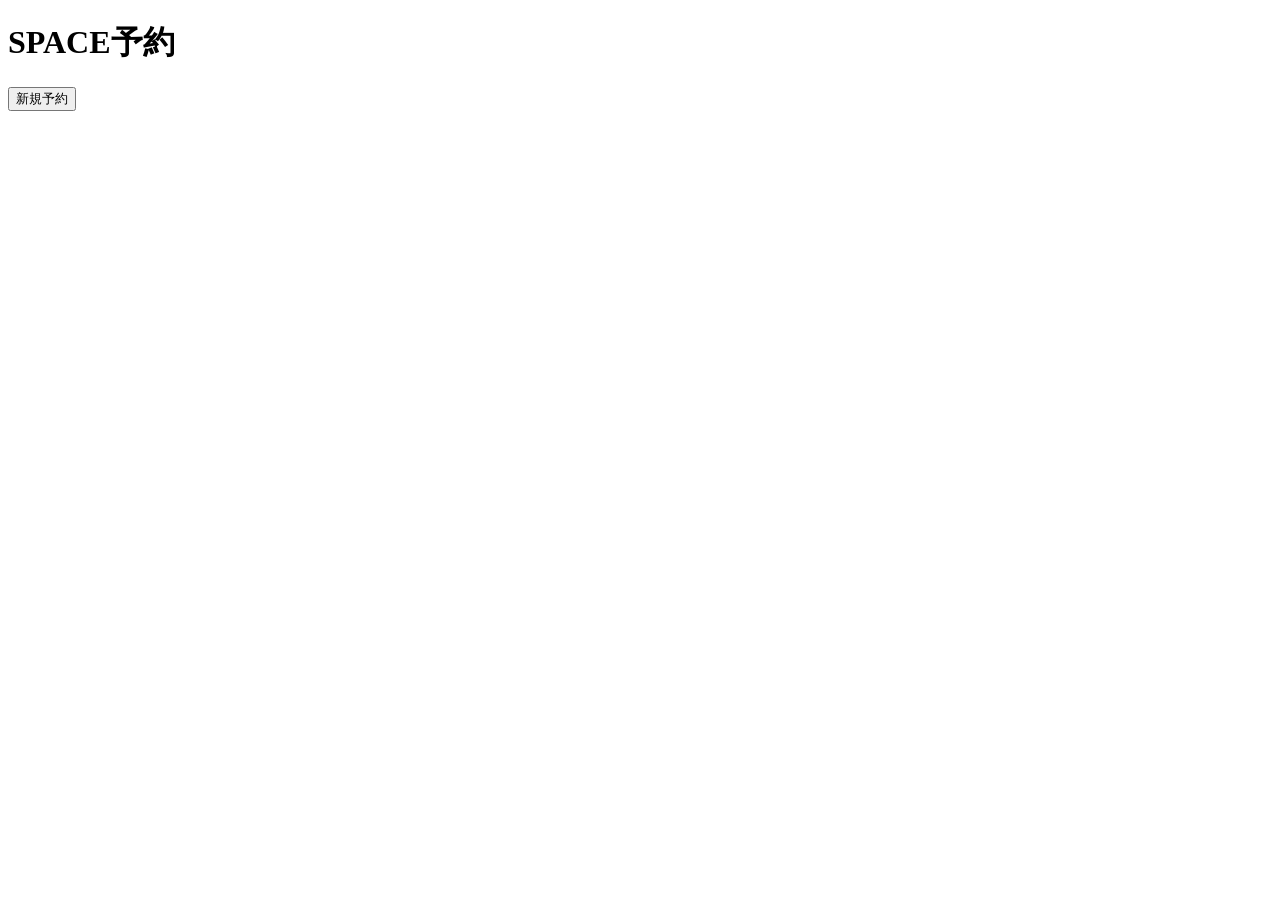
==== frontend/index.html @ 22489bc3 "Phase 1: frontend/gas ディレクトリ雛形を作成 frontend/とgas/の各ファイル雛形、gas/appsscript.jsonを配置。 Claude.md/Tasks.mdを" ====
<!DOCTYPE html>
<html lang="ja">
<head>
  <meta charset="UTF-8">
  <meta name="viewport" content="width=device-width, initial-scale=1.0">
  <title>SPACE予約</title>
  <link rel="stylesheet" href="css/style.css">
</head>
<body>
  <main id="portal">
    <h1>SPACE予約</h1>
    <button id="new-reservation">新規予約</button>
  </main>

  <script src="https://static.line-scdn.net/liff/edge/2/sdk.js"></script>
  <script src="js/liff-init.js"></script>
</body>
</html>
---- frontend/css/style.css ----
/* Phase 2 で実装 */
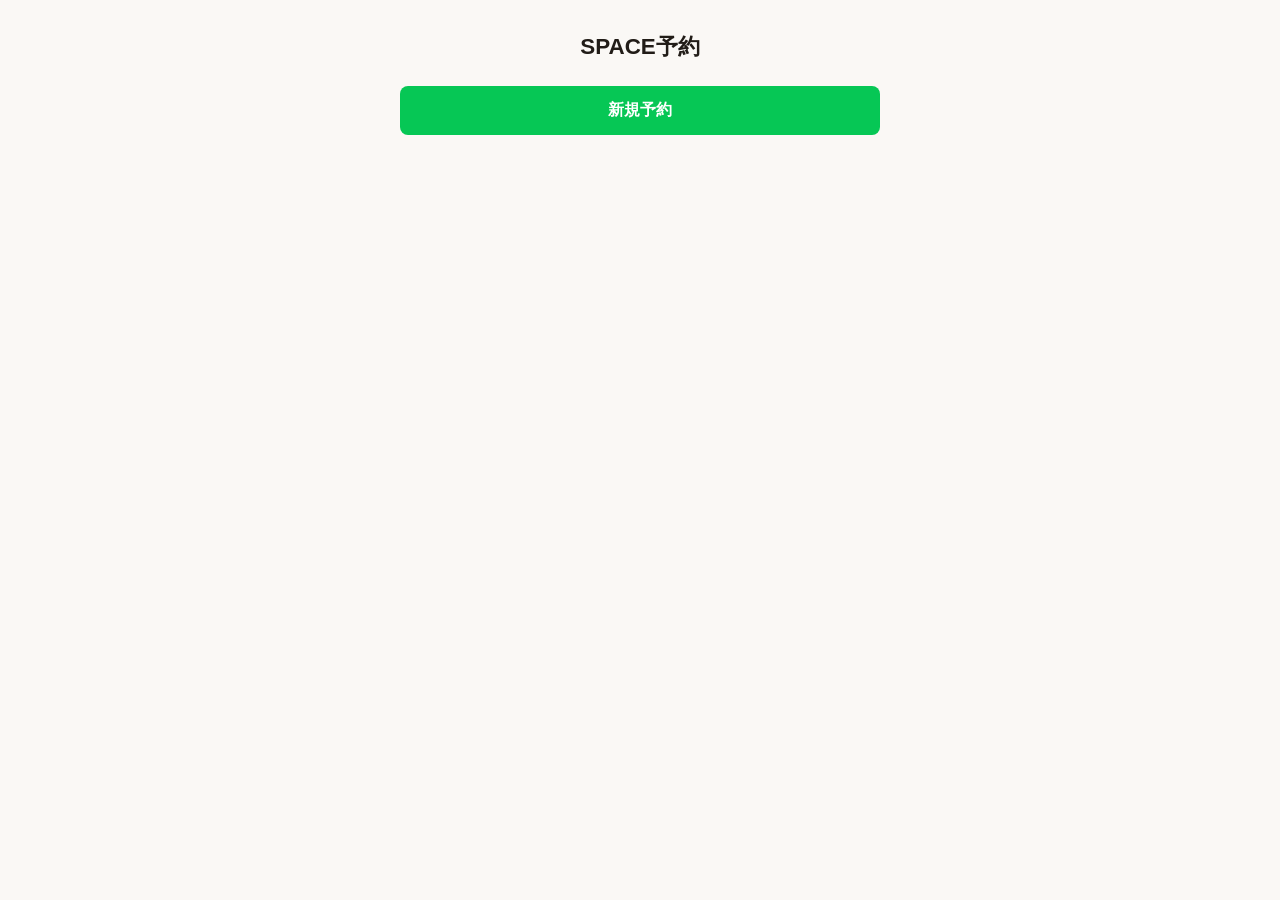
==== commit be51a6b3: "GASのWebアプリURLを共通設定ファイルに一本化 liff-init.jsとadmin.htmlの両方に同じデプロイURLがハードコードされており、デプロイURLが変わった際に片方だけ更新漏れする" ====
--- a/frontend/index.html
+++ b/frontend/index.html
@@ -13,6 +13,7 @@
   </main>
 
   <script src="https://static.line-scdn.net/liff/edge/2/sdk.js"></script>
+  <script src="js/config.js"></script>
   <script src="js/liff-init.js"></script>
 </body>
 </html>
--- a/frontend/css/style.css
+++ b/frontend/css/style.css
@@ -1 +1,171 @@
-/* Phase 2 で実装 */
+:root {
+  font-family: -apple-system, BlinkMacSystemFont, "Hiragino Sans", "Yu Gothic", sans-serif;
+  --accent: #b6763a;
+  --border: #e4dccf;
+  --muted: #6b6258;
+  --badge-bg: #f1e6d8;
+  --badge-ink: #8a5a24;
+}
+
+body {
+  margin: 0;
+  background: #faf8f5;
+  color: #211c17;
+}
+
+main {
+  max-width: 480px;
+  margin: 0 auto;
+  padding: 16px 16px 40px;
+}
+
+h1 {
+  font-size: 1.4rem;
+  text-align: center;
+}
+
+h2 {
+  font-size: 1.1rem;
+  margin: 4px 0 18px;
+}
+
+button {
+  display: block;
+  width: 100%;
+  padding: 14px;
+  margin-top: 24px;
+  border: none;
+  border-radius: 8px;
+  background: #06c755;
+  color: #fff;
+  font-size: 1rem;
+  font-weight: bold;
+  cursor: pointer;
+}
+
+/* ---- ステップトラッカー ---- */
+.step-tracker { display: flex; align-items: center; padding: 4px 4px 18px; }
+.step-node { display: flex; flex-direction: column; align-items: center; gap: 4px; }
+.step-node .num {
+  width: 26px; height: 26px; border-radius: 50%; background: #e7e0d6; color: #8b8177;
+  display: flex; align-items: center; justify-content: center; font-size: 0.78rem; font-weight: 700;
+}
+.step-node .label { font-size: 0.62rem; color: #8b8177; white-space: nowrap; }
+.step-node.is-active .num { background: var(--accent); color: #fff; }
+.step-node.is-active .label { color: #211c17; font-weight: 700; }
+.step-node.is-done .num { background: #d9c6ac; color: #6b4a1f; }
+.step-line { flex: 1; height: 1px; background: var(--border); margin: 0 4px 18px; }
+
+/* ---- ステップ画面 ---- */
+.screen { display: none; }
+.screen.is-active { display: block; }
+
+.back-btn {
+  appearance: none; border: none; background: none; color: #8b8177;
+  font-size: 0.85rem; padding: 0 0 12px; margin: 0; cursor: pointer; display: block; width: auto;
+}
+
+/* ---- 写真スライダー ---- */
+.photo-carousel {
+  display: flex; gap: 6px; overflow-x: auto; scroll-snap-type: x mandatory; margin-bottom: 16px;
+}
+.photo-tile {
+  flex: 0 0 85%; width: 85%; height: 160px; scroll-snap-align: start;
+  object-fit: cover; border-radius: 10px; background: var(--border); display: block;
+}
+
+.field { margin: 0 0 20px; }
+.field-label { display: block; font-size: 0.8rem; font-weight: 700; color: var(--muted); margin: 0 0 8px; }
+
+/* ---- カレンダー ---- */
+.cal-nav { display: flex; align-items: center; justify-content: space-between; margin-bottom: 10px; }
+.cal-month { font-size: 0.95rem; font-weight: 700; }
+.cal-nav-btn {
+  width: 32px; height: 32px; border-radius: 8px; border: 1px solid var(--border); background: #fff;
+  color: #211c17; font-size: 1.1rem; line-height: 1; cursor: pointer;
+}
+.cal-nav-btn:disabled { opacity: 0.35; cursor: default; }
+.cal-grid { display: grid; grid-template-columns: repeat(7, 1fr); gap: 5px; margin-bottom: 4px; }
+.cal-dow { text-align: center; font-size: 0.72rem; color: #8b8177; padding-bottom: 4px; }
+.cal-dow.is-sun { color: #d1453a; }
+.cal-dow.is-sat { color: #3a6fd1; }
+.cal-cell {
+  aspect-ratio: 1 / 1.05; border-radius: 10px; display: flex; flex-direction: column;
+  align-items: center; justify-content: center; gap: 3px; font-size: 0.85rem;
+  background: #fff; border: 1px solid var(--border);
+}
+.cal-cell .cal-num { font-weight: 600; }
+.cal-cell .cal-mark { font-size: 0.9rem; color: var(--accent); }
+.cal-cell.is-past { color: #c9c1b5; background: transparent; border-color: transparent; }
+.cal-cell.is-past .cal-mark { color: #d8d1c4; }
+.cal-cell.is-available { cursor: pointer; }
+.cal-cell.is-selected { background: var(--accent); border-color: var(--accent); }
+.cal-cell.is-selected .cal-num,
+.cal-cell.is-selected .cal-mark { color: #fff; }
+
+/* ---- ピル選択（人数・時間） ---- */
+.pill-row { display: flex; gap: 8px; overflow-x: auto; padding-bottom: 4px; }
+.pill {
+  flex: 0 0 auto; display: inline-flex; align-items: center; gap: 6px;
+  padding: 10px 16px; border-radius: 999px; border: 1px solid var(--border);
+  background: #fff; font-size: 0.9rem; cursor: pointer; white-space: nowrap;
+}
+.pill .dot { width: 8px; height: 8px; border-radius: 50%; border: 1.5px solid var(--accent); flex: 0 0 auto; }
+.pill.is-selected { background: var(--accent); border-color: var(--accent); color: #fff; font-weight: 700; }
+.pill.is-selected .dot { background: #fff; border-color: #fff; }
+
+/* ---- スペースカード ---- */
+.space-card {
+  display: flex; gap: 12px; border: 1px solid var(--border); border-radius: 12px;
+  padding: 12px; margin-bottom: 12px; cursor: pointer; background: #fff;
+}
+.space-card.is-selected { border-color: var(--accent); box-shadow: 0 0 0 2px var(--accent) inset; }
+.space-thumb { flex: 0 0 auto; width: 84px; height: 84px; border-radius: 8px; object-fit: cover; background: var(--border); display: block; }
+.space-body { flex: 1; min-width: 0; }
+.space-title { font-size: 0.95rem; font-weight: 700; margin: 0 0 4px; display: flex; align-items: center; gap: 6px; flex-wrap: wrap; }
+.space-badge { font-size: 0.68rem; background: var(--badge-bg); color: var(--badge-ink); padding: 2px 7px; border-radius: 4px; font-weight: 700; }
+.space-desc { font-size: 0.82rem; color: var(--muted); line-height: 1.55; margin: 0; }
+.space-check {
+  flex: 0 0 auto; width: 22px; height: 22px; border-radius: 50%; border: 1.5px solid var(--border);
+  display: flex; align-items: center; justify-content: center; font-size: 0.75rem; color: transparent; align-self: flex-start;
+}
+.space-card.is-selected .space-check { background: var(--accent); border-color: var(--accent); color: #fff; }
+
+/* ---- チップ（ラジオ選択） ---- */
+.chip-group { display: flex; flex-wrap: wrap; gap: 8px; }
+.chip-group label {
+  position: relative; padding: 10px 18px; border-radius: 999px; border: 1px solid var(--border);
+  background: #fff; font-size: 0.9rem; cursor: pointer;
+}
+.chip-group input { position: absolute; opacity: 0; pointer-events: none; }
+.chip-group label:has(input:checked) { background: var(--accent); border-color: var(--accent); color: #fff; font-weight: 700; }
+
+/* ---- テキスト入力 ---- */
+.text-field { display: block; font-size: 0.8rem; font-weight: 700; color: var(--muted); margin-bottom: 16px; }
+.name-row { display: flex; gap: 10px; }
+.name-row .text-field { flex: 1; }
+.text-field input, .text-field textarea {
+  display: block; width: 100%; margin-top: 6px; padding: 10px; font-size: 1rem;
+  border: 1px solid var(--border); border-radius: 8px; font-family: inherit; box-sizing: border-box;
+}
+
+/* ---- ボタン ---- */
+.primary-btn {
+  display: block; width: 100%; padding: 14px; margin-top: 8px; border: none;
+  border-radius: 10px; background: var(--accent); color: #fff; font-size: 1rem;
+  font-weight: 700; cursor: pointer;
+}
+.primary-btn[disabled] { opacity: 0.4; cursor: not-allowed; }
+
+/* ---- 確認画面 ---- */
+.summary { margin: 0 0 20px; font-size: 0.92rem; }
+.summary-row { display: flex; justify-content: space-between; gap: 12px; padding: 10px 0; border-bottom: 1px solid #eee4d6; }
+.summary-row dt { color: var(--muted); }
+.summary-row dd { margin: 0; font-weight: 700; text-align: right; }
+
+/* ---- 完了画面 ---- */
+.complete-icon {
+  width: 56px; height: 56px; border-radius: 50%; background: var(--badge-bg); color: var(--accent);
+  display: flex; align-items: center; justify-content: center; margin: 40px auto 18px; font-size: 1.5rem;
+}
+.complete-copy { text-align: center; color: var(--muted); font-size: 0.92rem; line-height: 1.7; }
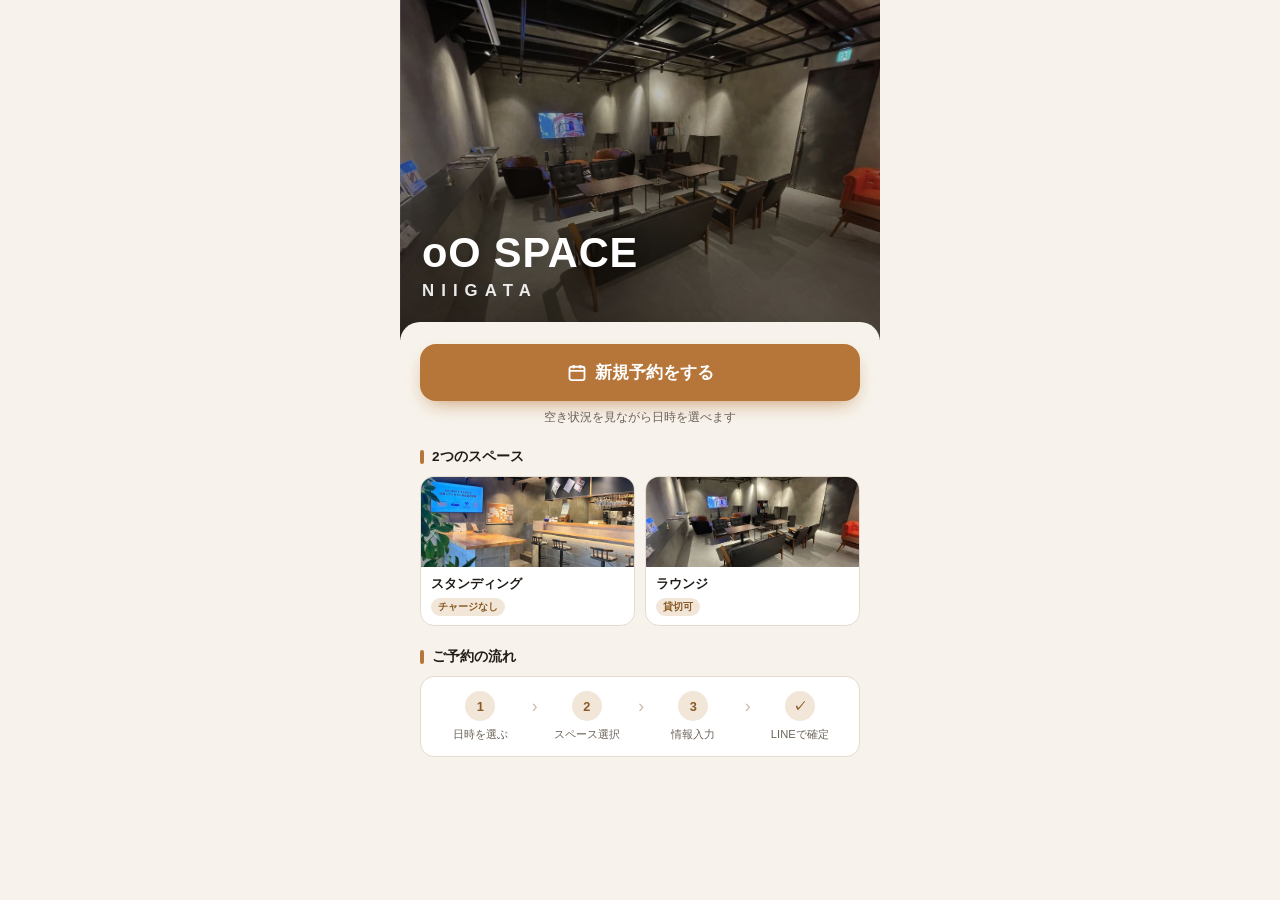
==== commit 43704218: "LIFFトップ画面を写真ヒーロー型のデザインにする ボタン1つだけで装飾がなかったトップ画面に、店内写真のヒーロー、大きな oO SPACE NIIGATAのロゴ文字、スペース紹介カード、予約の流れを" ====
--- a/frontend/index.html
+++ b/frontend/index.html
@@ -6,10 +6,39 @@
   <title>SPACE予約</title>
   <link rel="stylesheet" href="css/style.css">
 </head>
-<body>
+<body class="home">
   <main id="portal">
-    <h1>SPACE予約</h1>
-    <button id="new-reservation">新規予約</button>
+    <header class="home-hero">
+      <h1 class="home-brand">oO SPACE<span>NIIGATA</span></h1>
+    </header>
+
+    <div class="home-sheet">
+      <button id="new-reservation" class="home-cta">
+        <svg width="20" height="20" viewBox="0 0 24 24" fill="none" stroke="currentColor" stroke-width="2.2" aria-hidden="true"><rect x="3" y="4.5" width="18" height="16" rx="2.5"/><path d="M3 9.5h18M8 2.5v4M16 2.5v4"/></svg>
+        新規予約をする
+      </button>
+      <p class="home-sub">空き状況を見ながら日時を選べます</p>
+
+      <h2 class="home-section">2つのスペース</h2>
+      <div class="home-spaces">
+        <div class="home-space">
+          <img src="img/standing-space.jpg" alt="スタンディング・スペースの様子">
+          <div><b>スタンディング</b><span class="home-tag">チャージなし</span></div>
+        </div>
+        <div class="home-space">
+          <img src="img/lounge-space.jpg" alt="ラウンジ・スペースの様子">
+          <div><b>ラウンジ</b><span class="home-tag">貸切可</span></div>
+        </div>
+      </div>
+
+      <h2 class="home-section">ご予約の流れ</h2>
+      <ol class="home-steps">
+        <li><i>1</i>日時を選ぶ</li>
+        <li><i>2</i>スペース選択</li>
+        <li><i>3</i>情報入力</li>
+        <li><i>✓</i>LINEで確定</li>
+      </ol>
+    </div>
   </main>
 
   <script src="https://static.line-scdn.net/liff/edge/2/sdk.js"></script>
--- a/frontend/css/style.css
+++ b/frontend/css/style.css
@@ -81,6 +81,7 @@
 .cal-nav { display: flex; align-items: center; justify-content: space-between; margin-bottom: 10px; }
 .cal-month { font-size: 0.95rem; font-weight: 700; }
 .cal-nav-btn {
+  display: flex; align-items: center; justify-content: center; padding: 0;
   width: 32px; height: 32px; border-radius: 8px; border: 1px solid var(--border); background: #fff;
   color: #211c17; font-size: 1.1rem; line-height: 1; cursor: pointer;
 }
@@ -169,3 +170,151 @@
   display: flex; align-items: center; justify-content: center; margin: 40px auto 18px; font-size: 1.5rem;
 }
 .complete-copy { text-align: center; color: var(--muted); font-size: 0.92rem; line-height: 1.7; }
+
+/* ---- トップ画面（index.html） ---- */
+body.home { background: #f7f3ec; }
+body.home main { padding: 0 0 32px; }
+
+.home-hero {
+  position: relative;
+  height: 300px;
+  background: url("../img/lounge-space.jpg") center / cover;
+  display: flex;
+  align-items: flex-end;
+  padding: 0 22px 40px;
+}
+.home-hero::after {
+  content: "";
+  position: absolute;
+  inset: 0;
+  background: linear-gradient(180deg, rgba(20, 14, 8, 0.1) 0%, rgba(20, 14, 8, 0.75) 100%);
+}
+.home-brand {
+  position: relative;
+  z-index: 1;
+  margin: 0;
+  text-align: left;
+  color: #fff;
+  font-size: 2.6rem;
+  font-weight: 900;
+  line-height: 1.05;
+  letter-spacing: 0.02em;
+  text-shadow: 0 2px 16px rgba(0, 0, 0, 0.35);
+}
+.home-brand span {
+  display: block;
+  margin-top: 8px;
+  font-size: 1.05rem;
+  font-weight: 800;
+  letter-spacing: 0.42em;
+  opacity: 0.9;
+}
+
+.home-sheet {
+  position: relative;
+  z-index: 2;
+  margin-top: -18px;
+  padding: 22px 20px 0;
+  background: #f7f3ec;
+  border-radius: 20px 20px 0 0;
+}
+button.home-cta {
+  display: flex;
+  align-items: center;
+  justify-content: center;
+  gap: 8px;
+  margin-top: 0;
+  padding: 17px;
+  border-radius: 16px;
+  background: var(--accent);
+  font-size: 1.05rem;
+  font-weight: 800;
+  box-shadow: 0 8px 20px -8px rgba(182, 118, 58, 0.8);
+}
+.home-sub {
+  margin: 8px 0 22px;
+  text-align: center;
+  font-size: 0.75rem;
+  color: var(--muted);
+}
+
+.home-section {
+  display: flex;
+  align-items: center;
+  gap: 8px;
+  margin: 0 0 10px;
+  font-size: 0.85rem;
+  font-weight: 800;
+}
+.home-section::before {
+  content: "";
+  width: 4px;
+  height: 14px;
+  border-radius: 2px;
+  background: var(--accent);
+}
+
+.home-spaces {
+  display: grid;
+  grid-template-columns: 1fr 1fr;
+  gap: 10px;
+  margin-bottom: 22px;
+}
+.home-space {
+  overflow: hidden;
+  border: 1px solid var(--border);
+  border-radius: 14px;
+  background: #fff;
+}
+.home-space img { display: block; width: 100%; height: 90px; object-fit: cover; }
+.home-space div { padding: 9px 10px; }
+.home-space b { display: block; font-size: 0.8rem; }
+.home-tag {
+  display: inline-block;
+  margin-top: 5px;
+  padding: 2px 7px;
+  border-radius: 99px;
+  background: var(--badge-bg);
+  color: var(--badge-ink);
+  font-size: 0.65rem;
+  font-weight: 700;
+}
+
+.home-steps {
+  display: flex;
+  margin: 0;
+  padding: 14px 6px;
+  list-style: none;
+  border: 1px solid var(--border);
+  border-radius: 14px;
+  background: #fff;
+}
+.home-steps li {
+  position: relative;
+  flex: 1;
+  text-align: center;
+  font-size: 0.7rem;
+  color: var(--muted);
+}
+.home-steps li:not(:last-child)::after {
+  content: "›";
+  position: absolute;
+  top: 5px;
+  right: -4px;
+  color: #c9bba6;
+  font-size: 1.1rem;
+}
+.home-steps i {
+  display: flex;
+  align-items: center;
+  justify-content: center;
+  width: 30px;
+  height: 30px;
+  margin: 0 auto 6px;
+  border-radius: 50%;
+  background: var(--badge-bg);
+  color: var(--badge-ink);
+  font-style: normal;
+  font-weight: 800;
+  font-size: 0.8rem;
+}
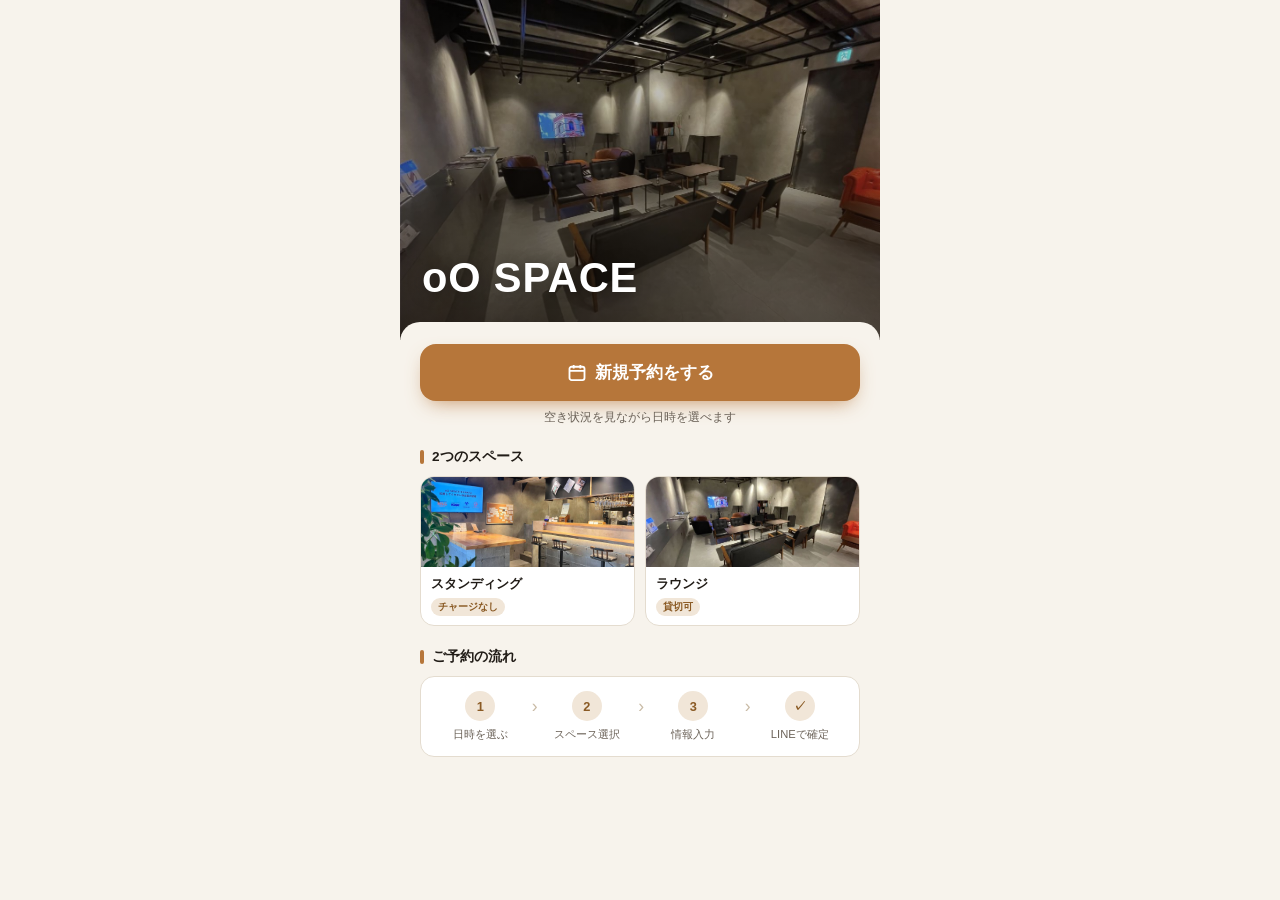
==== commit f7bee810: "トップ画面のロゴ文字からNIIGATAを削除 Co-Authored-By: Claude Opus 5.5 <noreply@anthropic.com> Claude-Session: https" ====
--- a/frontend/index.html
+++ b/frontend/index.html
@@ -9,7 +9,7 @@
 <body class="home">
   <main id="portal">
     <header class="home-hero">
-      <h1 class="home-brand">oO SPACE<span>NIIGATA</span></h1>
+      <h1 class="home-brand">oO SPACE</h1>
     </header>
 
     <div class="home-sheet">
--- a/frontend/css/style.css
+++ b/frontend/css/style.css
@@ -201,14 +201,6 @@
   letter-spacing: 0.02em;
   text-shadow: 0 2px 16px rgba(0, 0, 0, 0.35);
 }
-.home-brand span {
-  display: block;
-  margin-top: 8px;
-  font-size: 1.05rem;
-  font-weight: 800;
-  letter-spacing: 0.42em;
-  opacity: 0.9;
-}
 
 .home-sheet {
   position: relative;
